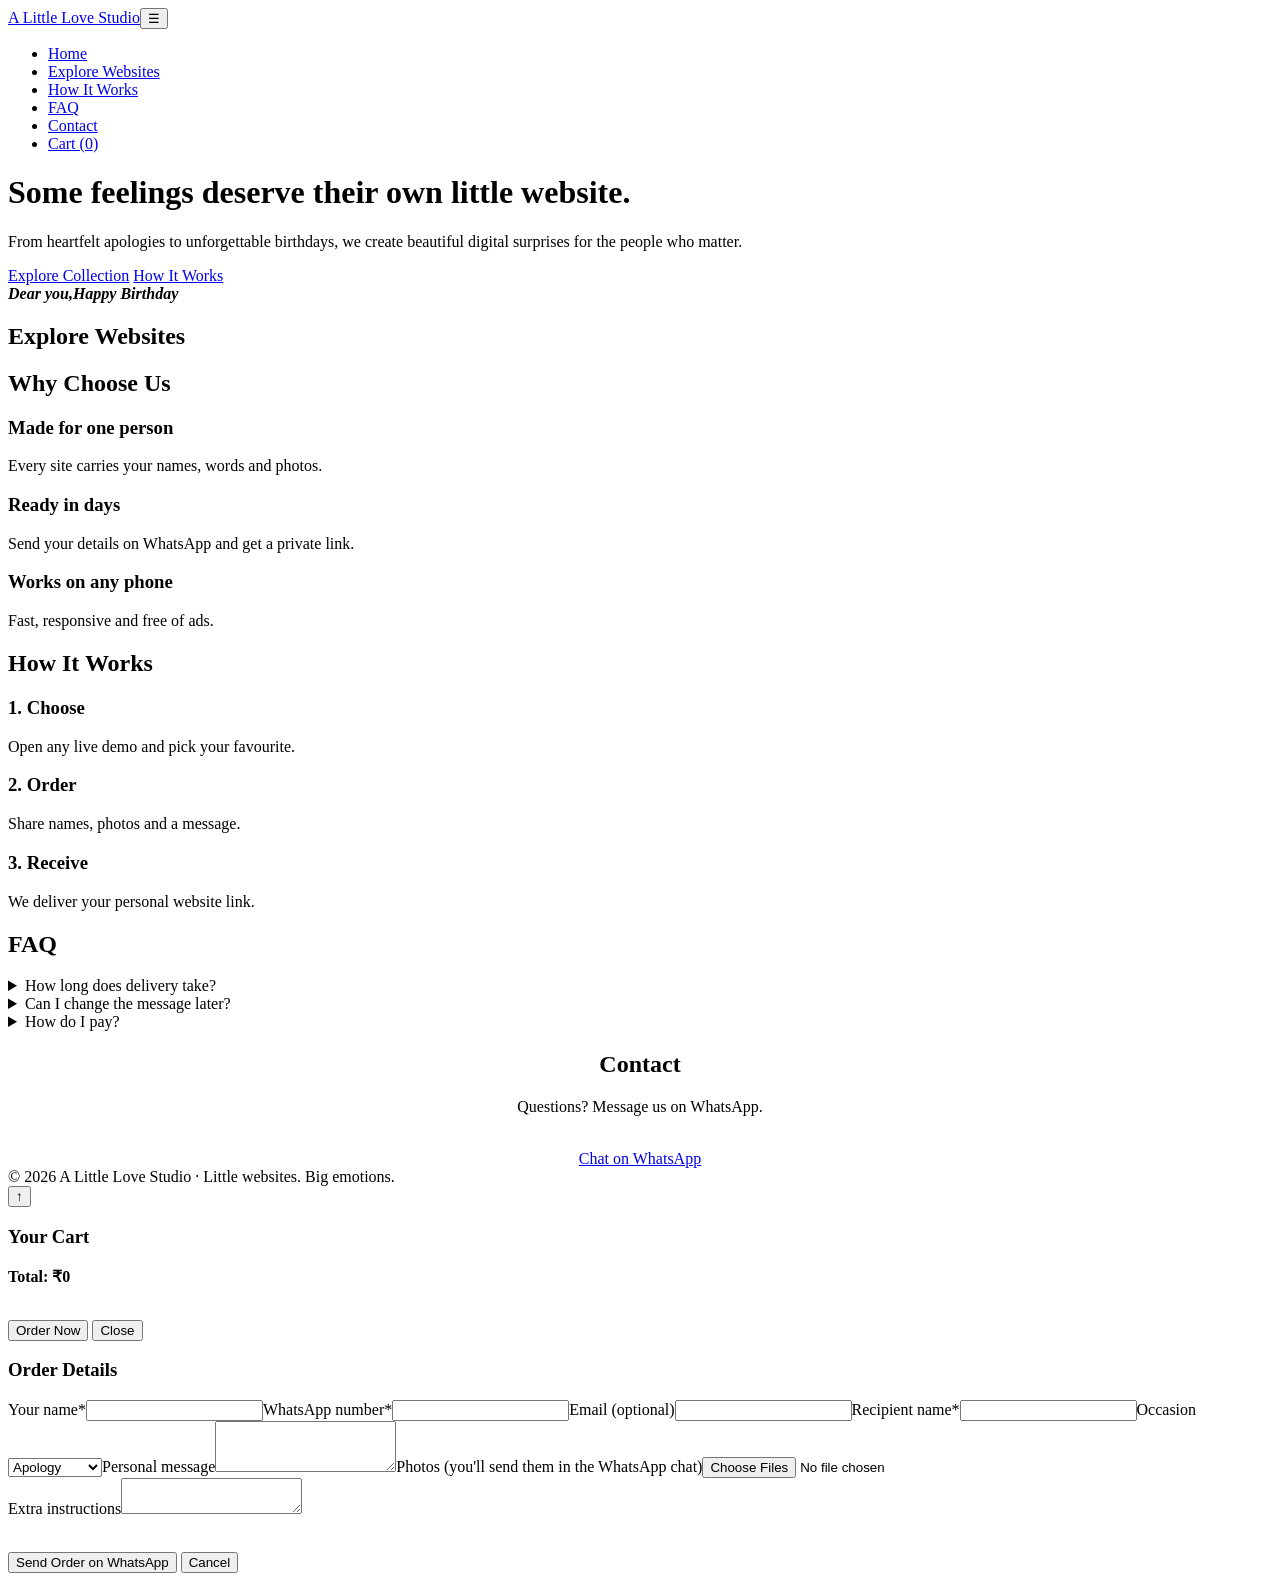
==== index.html @ be4dc2f5 "Add files via upload" ====
<!DOCTYPE html><html lang="en"><head><meta charset="utf-8"><meta name="viewport" content="width=device-width,initial-scale=1"><title>A Little Love Studio — Little websites. Big emotions.</title><link rel="stylesheet" href="css/style.css"></head><body>
<nav><div class="wrap"><a href="#home" class="logo">A Little Love Studio</a><button id="menu" aria-label="Menu">☰</button><ul id="links"><li><a href="#home">Home</a></li><li><a href="#explore">Explore Websites</a></li><li><a href="#how">How It Works</a></li><li><a href="#faq">FAQ</a></li><li><a href="#contact">Contact</a></li><li><a href="#" id="cartBtn">Cart (<span id="cnt">0</span>)</a></li></ul></div></nav>
<header class="hero" id="home"><div class="wrap"><div><h1>Some feelings deserve their own little website.</h1><p>From heartfelt apologies to unforgettable birthdays, we create beautiful digital surprises for the people who matter.</p><a class="btn" href="#explore">Explore Collection</a> <a class="btn o" href="#how">How It Works</a></div><div class="mock"><i class="d"><b>Dear you,</b><u></u><u></u><u></u></i><i class="m"><b>Happy Birthday</b></i></div></div></header>
<section id="explore"><div class="wrap"><h2>Explore Websites</h2><div class="tabs" id="tabs"></div><div class="grid" id="grid"></div></div></section>
<section class="alt"><div class="wrap"><h2>Why Choose Us</h2><div class="cols fade"><div><h3>Made for one person</h3><p>Every site carries your names, words and photos.</p></div><div><h3>Ready in days</h3><p>Send your details on WhatsApp and get a private link.</p></div><div><h3>Works on any phone</h3><p>Fast, responsive and free of ads.</p></div></div></div></section>
<section id="how"><div class="wrap"><h2>How It Works</h2><div class="cols fade"><div><h3>1. Choose</h3><p>Open any live demo and pick your favourite.</p></div><div><h3>2. Order</h3><p>Share names, photos and a message.</p></div><div><h3>3. Receive</h3><p>We deliver your personal website link.</p></div></div></div></section>
<section class="alt" id="faq"><div class="wrap" style="max-width:720px"><h2>FAQ</h2><details name="faq"><summary>How long does delivery take?</summary><p>Usually 1–3 days, depending on the package.</p></details><details name="faq"><summary>Can I change the message later?</summary><p>Yes, small edits are free for 7 days.</p></details><details name="faq"><summary>How do I pay?</summary><p>We confirm your order on WhatsApp and share payment details there.</p></details></div></section>
<section id="contact"><div class="wrap" style="text-align:center"><h2>Contact</h2><p>Questions? Message us on WhatsApp.</p><br><a class="btn" id="waLink" href="#" target="_blank">Chat on WhatsApp</a></div></section>
<footer>© 2026 A Little Love Studio · Little websites. Big emotions.</footer>
<button id="top" aria-label="Back to top">↑</button>
<div class="ov" id="cartOv"><div class="panel"><h3>Your Cart</h3><div id="items"></div><p><b>Total: ₹<span id="total">0</span></b></p><br><button class="btn" id="checkout">Order Now</button> <button class="btn o" id="closeCart">Close</button></div></div>
<div class="ov mid" id="formOv"><div class="panel"><h3>Order Details</h3><form id="form" novalidate>
<p id="sum"></p><label>Your name*</label><input name="cname"><label>WhatsApp number*</label><input name="phone" inputmode="tel"><label>Email (optional)</label><input name="email" type="email"><label>Recipient name*</label><input name="rname"><label>Occasion</label><select name="occ"><option>Apology</option><option>Special Day</option><option>Birthday</option><option>Anniversary</option><option>Other</option></select><label>Personal message</label><textarea name="msg" rows="3"></textarea><label>Photos (you'll send them in the WhatsApp chat)</label><input type="file" id="photos" accept="image/*" multiple><div id="prev"></div><label>Extra instructions</label><textarea name="extra" rows="2"></textarea>
<p class="err" id="err"></p><br><button class="btn" type="submit">Send Order on WhatsApp</button> <button class="btn o" type="button" id="closeForm">Cancel</button></form></div></div>
<script src="js/main.js"></script></body></html>
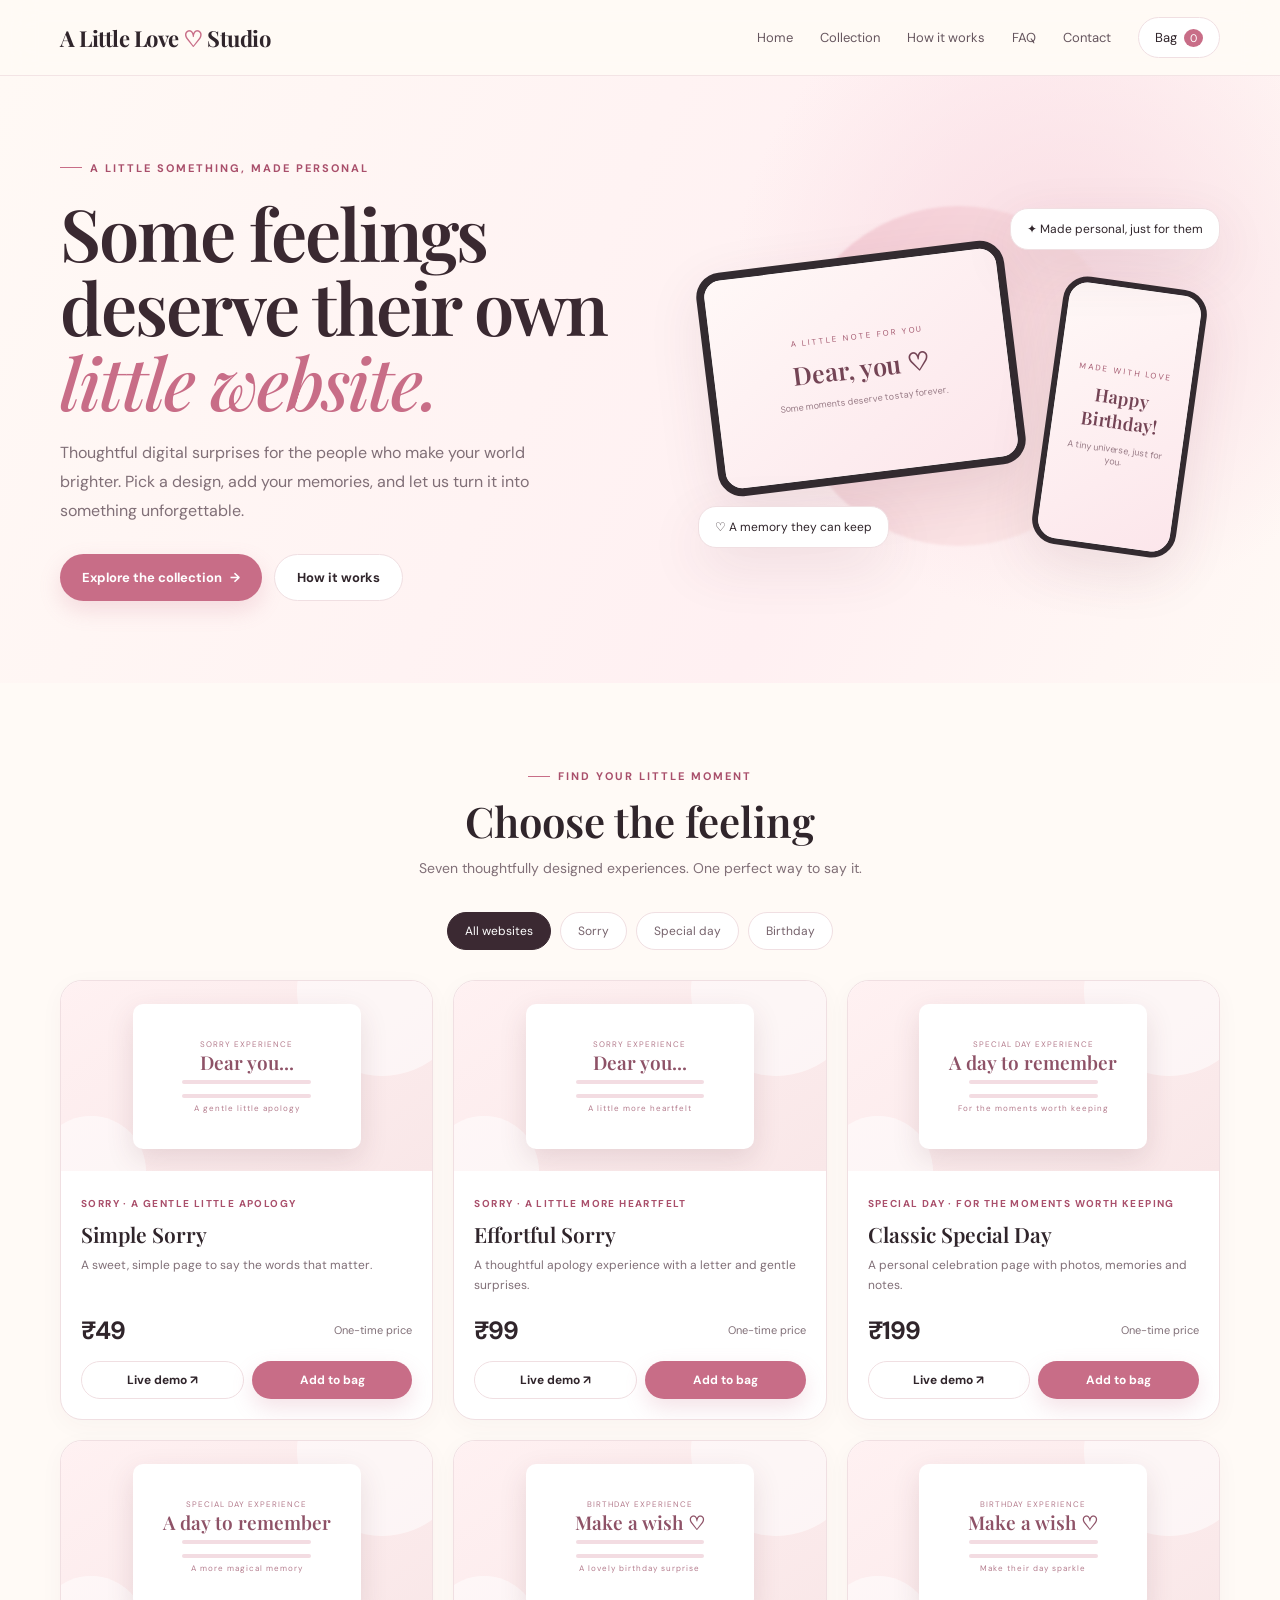
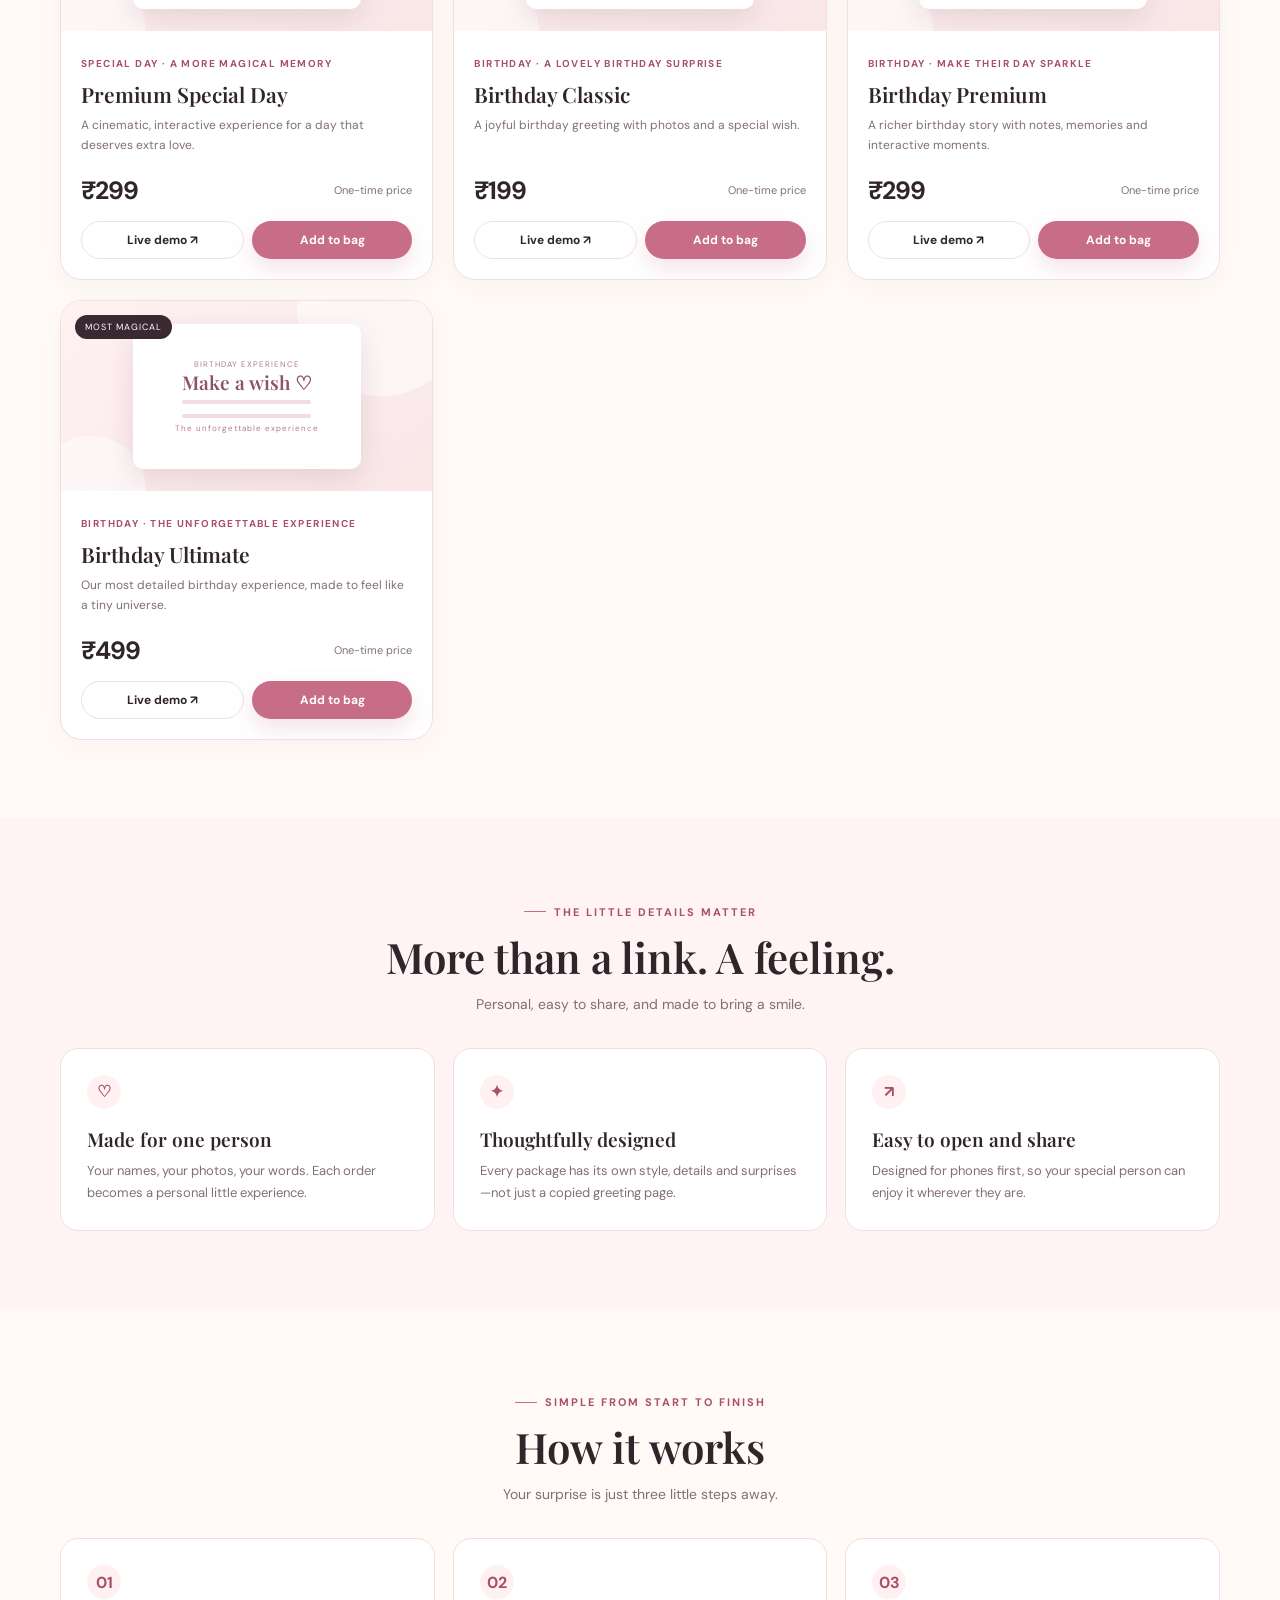
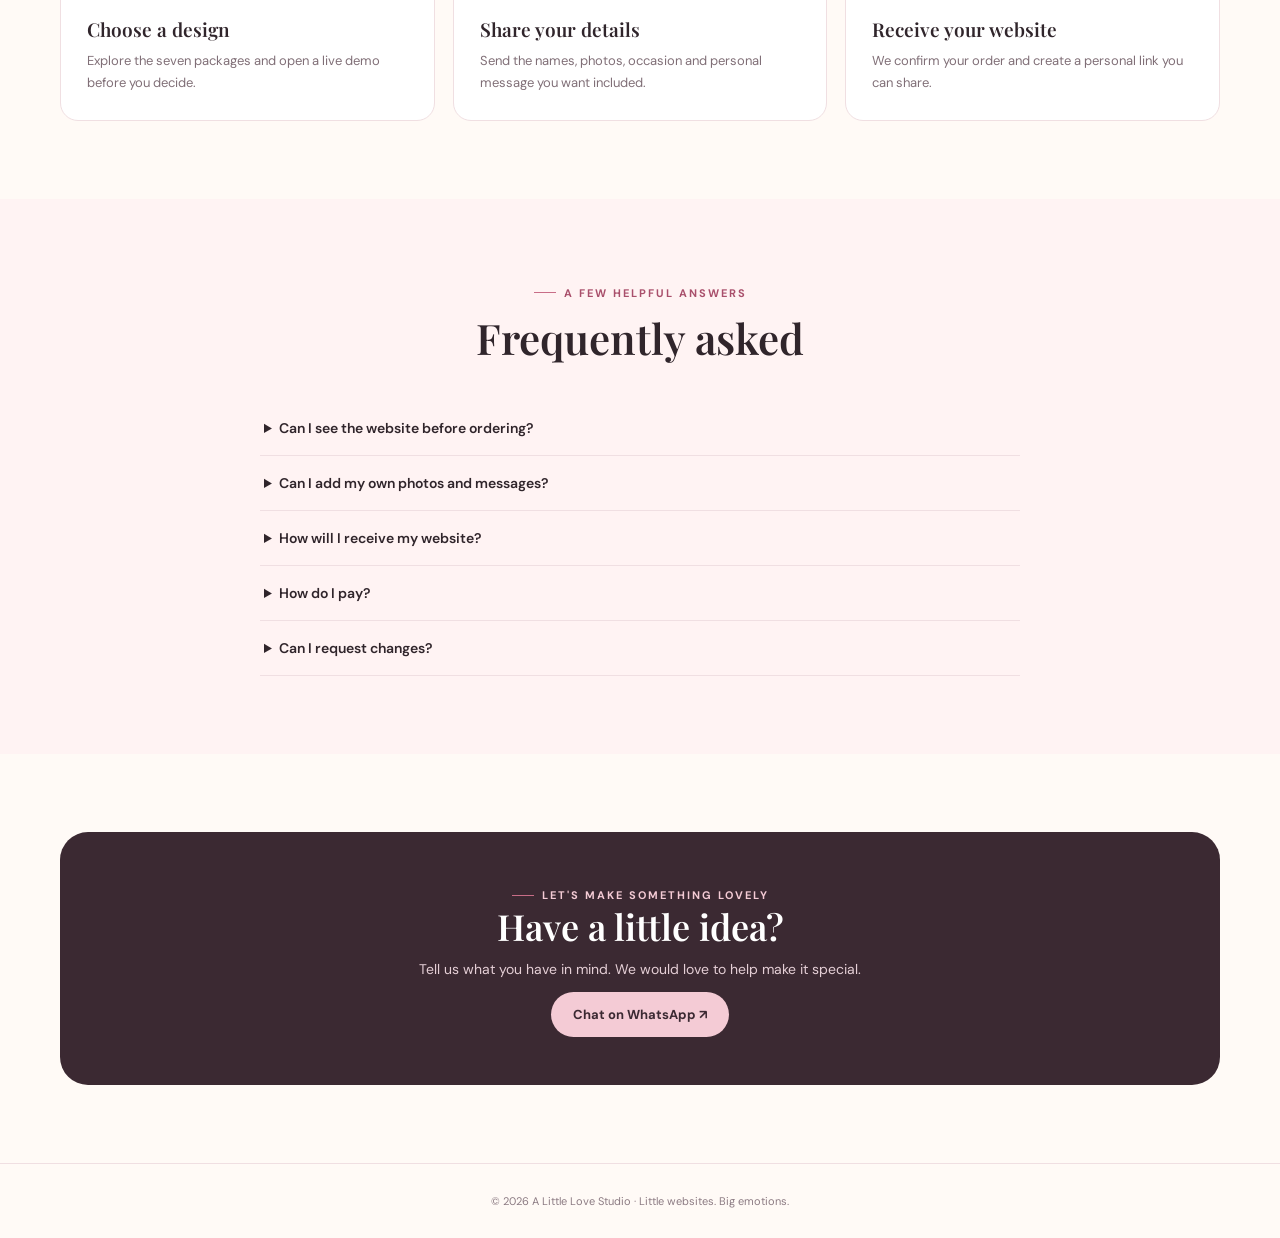
==== commit 89c54ab1: "Add files via upload" ====
--- a/index.html
+++ b/index.html
@@ -1,15 +1,82 @@
-<!DOCTYPE html><html lang="en"><head><meta charset="utf-8"><meta name="viewport" content="width=device-width,initial-scale=1"><title>A Little Love Studio — Little websites. Big emotions.</title><link rel="stylesheet" href="css/style.css"></head><body>
-<nav><div class="wrap"><a href="#home" class="logo">A Little Love Studio</a><button id="menu" aria-label="Menu">☰</button><ul id="links"><li><a href="#home">Home</a></li><li><a href="#explore">Explore Websites</a></li><li><a href="#how">How It Works</a></li><li><a href="#faq">FAQ</a></li><li><a href="#contact">Contact</a></li><li><a href="#" id="cartBtn">Cart (<span id="cnt">0</span>)</a></li></ul></div></nav>
-<header class="hero" id="home"><div class="wrap"><div><h1>Some feelings deserve their own little website.</h1><p>From heartfelt apologies to unforgettable birthdays, we create beautiful digital surprises for the people who matter.</p><a class="btn" href="#explore">Explore Collection</a> <a class="btn o" href="#how">How It Works</a></div><div class="mock"><i class="d"><b>Dear you,</b><u></u><u></u><u></u></i><i class="m"><b>Happy Birthday</b></i></div></div></header>
-<section id="explore"><div class="wrap"><h2>Explore Websites</h2><div class="tabs" id="tabs"></div><div class="grid" id="grid"></div></div></section>
-<section class="alt"><div class="wrap"><h2>Why Choose Us</h2><div class="cols fade"><div><h3>Made for one person</h3><p>Every site carries your names, words and photos.</p></div><div><h3>Ready in days</h3><p>Send your details on WhatsApp and get a private link.</p></div><div><h3>Works on any phone</h3><p>Fast, responsive and free of ads.</p></div></div></div></section>
-<section id="how"><div class="wrap"><h2>How It Works</h2><div class="cols fade"><div><h3>1. Choose</h3><p>Open any live demo and pick your favourite.</p></div><div><h3>2. Order</h3><p>Share names, photos and a message.</p></div><div><h3>3. Receive</h3><p>We deliver your personal website link.</p></div></div></div></section>
-<section class="alt" id="faq"><div class="wrap" style="max-width:720px"><h2>FAQ</h2><details name="faq"><summary>How long does delivery take?</summary><p>Usually 1–3 days, depending on the package.</p></details><details name="faq"><summary>Can I change the message later?</summary><p>Yes, small edits are free for 7 days.</p></details><details name="faq"><summary>How do I pay?</summary><p>We confirm your order on WhatsApp and share payment details there.</p></details></div></section>
-<section id="contact"><div class="wrap" style="text-align:center"><h2>Contact</h2><p>Questions? Message us on WhatsApp.</p><br><a class="btn" id="waLink" href="#" target="_blank">Chat on WhatsApp</a></div></section>
-<footer>© 2026 A Little Love Studio · Little websites. Big emotions.</footer>
-<button id="top" aria-label="Back to top">↑</button>
-<div class="ov" id="cartOv"><div class="panel"><h3>Your Cart</h3><div id="items"></div><p><b>Total: ₹<span id="total">0</span></b></p><br><button class="btn" id="checkout">Order Now</button> <button class="btn o" id="closeCart">Close</button></div></div>
-<div class="ov mid" id="formOv"><div class="panel"><h3>Order Details</h3><form id="form" novalidate>
-<p id="sum"></p><label>Your name*</label><input name="cname"><label>WhatsApp number*</label><input name="phone" inputmode="tel"><label>Email (optional)</label><input name="email" type="email"><label>Recipient name*</label><input name="rname"><label>Occasion</label><select name="occ"><option>Apology</option><option>Special Day</option><option>Birthday</option><option>Anniversary</option><option>Other</option></select><label>Personal message</label><textarea name="msg" rows="3"></textarea><label>Photos (you'll send them in the WhatsApp chat)</label><input type="file" id="photos" accept="image/*" multiple><div id="prev"></div><label>Extra instructions</label><textarea name="extra" rows="2"></textarea>
-<p class="err" id="err"></p><br><button class="btn" type="submit">Send Order on WhatsApp</button> <button class="btn o" type="button" id="closeForm">Cancel</button></form></div></div>
-<script src="js/main.js"></script></body></html>
+<!DOCTYPE html>
+<html lang="en">
+<head>
+<meta charset="UTF-8"><meta name="viewport" content="width=device-width, initial-scale=1">
+<meta name="theme-color" content="#fff8f7">
+<title>A Little Love Studio — Little websites. Big emotions.</title>
+<style>
+@import url('https://fonts.googleapis.com/css2?family=DM+Sans:wght@400;500;600;700&family=Playfair+Display:wght@500;600;700&display=swap');
+:root{--ink:#30252b;--muted:#806f77;--rose:#c86d87;--rose2:#a94f6b;--blush:#fff0f1;--cream:#fffaf6;--line:#f0dfe2;--white:#fff;--shadow:0 18px 55px rgba(94,48,64,.10)}
+*{box-sizing:border-box}html{scroll-behavior:smooth}body{margin:0;background:var(--cream);color:var(--ink);font-family:'DM Sans',sans-serif}button,input,textarea,select{font:inherit}button,a{ -webkit-tap-highlight-color:transparent}a{color:inherit;text-decoration:none}.wrap{width:min(1160px,calc(100% - 40px));margin:auto}
+nav{height:76px;display:flex;align-items:center;position:sticky;top:0;z-index:20;background:rgba(255,250,246,.9);backdrop-filter:blur(16px);border-bottom:1px solid rgba(240,223,226,.8)}nav .wrap{display:flex;align-items:center;justify-content:space-between;gap:24px}.logo{font-family:'Playfair Display',serif;font-size:22px;font-weight:700;letter-spacing:-.5px}.logo span{color:var(--rose)}.navlinks{display:flex;align-items:center;gap:27px;font-size:13px;color:#66565e}.navlinks a:hover{color:var(--rose2)}.cartbtn,.menuBtn{border:1px solid var(--line);background:white;border-radius:30px;padding:11px 16px;cursor:pointer;color:var(--ink)}.cartcount{background:var(--rose);color:white;border-radius:50%;padding:2px 6px;font-size:11px;margin-left:4px}.menuBtn{display:none}
+.hero{padding:76px 0 82px;overflow:hidden;background:radial-gradient(circle at 83% 35%,#f9dce3 0,transparent 29%),linear-gradient(115deg,#fff9f5,#fff0f2 65%,#fff9f5)}.heroGrid{display:grid;grid-template-columns:1.05fr .95fr;gap:60px;align-items:center}.eyebrow{display:inline-flex;align-items:center;gap:8px;color:var(--rose2);font-size:11px;letter-spacing:2px;text-transform:uppercase;font-weight:700}.eyebrow:before{content:"";width:22px;height:1px;background:var(--rose)}h1,h2,h3,p{margin-top:0}h1{font:600 clamp(43px,6vw,72px)/1.04 'Playfair Display',serif;letter-spacing:-2px;margin:20px 0;color:#3a2931}h1 em{color:var(--rose);font-weight:500}.hero p{max-width:490px;color:var(--muted);font-size:16px;line-height:1.8}.actions{display:flex;gap:12px;flex-wrap:wrap;margin-top:28px}.btn{border:0;border-radius:30px;padding:14px 22px;background:var(--rose);color:white;font-weight:700;font-size:13px;cursor:pointer;display:inline-flex;align-items:center;justify-content:center;gap:8px;transition:.25s;box-shadow:0 9px 22px rgba(200,109,135,.2)}.btn:hover{background:var(--rose2);transform:translateY(-2px)}.btn.secondary{background:white;color:var(--ink);border:1px solid var(--line);box-shadow:none}.btn.small{padding:10px 15px;font-size:12px}.heroArt{height:420px;position:relative;display:grid;place-items:center}.orb{position:absolute;width:340px;height:340px;border-radius:50%;background:linear-gradient(135deg,#f4cbd5,#fce9e8);filter:blur(1px)}.device{position:absolute;background:#fff;border:8px solid #332b30;border-radius:25px;box-shadow:var(--shadow);overflow:hidden}.device.desktop{width:310px;height:225px;left:8px;top:90px;transform:rotate(-7deg)}.device.phone{width:145px;height:270px;right:28px;bottom:34px;border-width:6px;border-radius:25px;transform:rotate(8deg)}.screen{height:100%;padding:18px;background:linear-gradient(145deg,#fff8f7,#fce6eb);text-align:center;display:flex;flex-direction:column;align-items:center;justify-content:center}.screen small{font-size:8px;letter-spacing:2px;color:#a45a70}.screen strong{font:600 25px 'Playfair Display';margin:10px 0;color:#744455}.screen span{font-size:9px;color:#987b86}.phone .screen strong{font-size:18px}.phone .screen{padding:10px}.floating{position:absolute;background:white;border:1px solid var(--line);border-radius:18px;padding:12px 16px;box-shadow:var(--shadow);font-size:12px}.float1{top:42px;right:0}.float2{bottom:38px;left:0}
+section{padding:78px 0}.sectionHead{text-align:center;margin-bottom:35px}.sectionHead h2{font:600 clamp(30px,4vw,42px) 'Playfair Display';margin:10px 0}.sectionHead p{color:var(--muted);font-size:14px}.categorybar{display:flex;justify-content:center;gap:9px;flex-wrap:wrap;margin-bottom:30px}.chip{border:1px solid var(--line);background:white;border-radius:30px;padding:10px 17px;font-size:12px;color:#76636c;cursor:pointer}.chip.active,.chip:hover{background:#3b2932;color:white;border-color:#3b2932}
+.products{display:grid;grid-template-columns:repeat(3,1fr);gap:20px}.product{background:white;border:1px solid var(--line);border-radius:22px;overflow:hidden;transition:.25s;box-shadow:0 6px 25px rgba(80,43,55,.035)}.product:hover{transform:translateY(-5px);box-shadow:var(--shadow)}.productVisual{height:190px;padding:18px;background:linear-gradient(145deg,#fff1f2,#f9e7e8);position:relative;display:grid;place-items:center;overflow:hidden}.productVisual:before,.productVisual:after{content:"";position:absolute;border-radius:50%;background:rgba(255,255,255,.55)}.productVisual:before{width:170px;height:170px;top:-75px;right:-35px}.productVisual:after{width:110px;height:110px;bottom:-55px;left:-25px}.miniPage{width:68%;height:145px;background:white;border-radius:10px;box-shadow:0 10px 28px rgba(92,49,64,.13);position:relative;z-index:1;padding:15px;text-align:center;display:flex;flex-direction:column;align-items:center;justify-content:center}.miniPage b{font:600 19px 'Playfair Display';color:#8e5267}.miniPage small{font-size:8px;letter-spacing:1px;color:#b47c8d}.miniPage i{width:65%;height:4px;border-radius:5px;background:#f3dce2;margin:5px}.productBody{padding:20px}.tag{font-size:10px;letter-spacing:1.4px;text-transform:uppercase;color:var(--rose2);font-weight:700}.product h3{font:600 21px 'Playfair Display';margin:8px 0}.product p{font-size:12px;line-height:1.65;color:var(--muted);min-height:40px}.priceRow{display:flex;align-items:center;justify-content:space-between;margin:18px 0 14px}.price{font-size:25px;font-weight:700;letter-spacing:-1px}.productActions{display:flex;gap:8px}.productActions button{flex:1}.ribbon{position:absolute;top:14px;left:14px;z-index:2;background:#3b2932;color:white;padding:6px 10px;border-radius:20px;font-size:9px;letter-spacing:1px}
+.soft{background:#fff3f3}.three{display:grid;grid-template-columns:repeat(3,1fr);gap:18px}.step,.reason{padding:26px;border:1px solid var(--line);border-radius:18px;background:white}.stepNum{width:34px;height:34px;border-radius:50%;display:grid;place-items:center;background:var(--blush);color:var(--rose2);font-weight:700;margin-bottom:17px}.step h3,.reason h3{font:600 19px 'Playfair Display';margin-bottom:8px}.step p,.reason p{font-size:13px;color:var(--muted);line-height:1.7;margin:0}.faq{max-width:760px;margin:auto}.faq details{padding:18px 4px;border-bottom:1px solid var(--line)}.faq summary{cursor:pointer;font-weight:600;font-size:14px}.faq details p{color:var(--muted);font-size:13px;line-height:1.7;margin:12px 0 0}
+.contactBox{background:#3b2932;color:white;border-radius:28px;padding:48px;text-align:center}.contactBox h2{font:600 36px 'Playfair Display';margin-bottom:10px}.contactBox p{color:#e5cfd6;font-size:14px}.contactBox .btn{background:#f4cbd5;color:#3b2932;box-shadow:none}
+footer{padding:30px 0;color:#8c7b83;font-size:11px;text-align:center;border-top:1px solid var(--line)}
+.overlay{position:fixed;inset:0;background:rgba(37,24,30,.55);z-index:50;display:none;align-items:center;justify-content:center;padding:18px}.overlay.show{display:flex}.modal{background:white;border-radius:22px;width:min(680px,100%);max-height:92vh;overflow:auto;padding:26px;box-shadow:0 25px 90px rgba(0,0,0,.2)}.modalHead{display:flex;align-items:center;justify-content:space-between;gap:15px;margin-bottom:18px}.modalHead h3{font:600 25px 'Playfair Display';margin:0}.x{border:0;background:#fff0f1;border-radius:50%;width:36px;height:36px;cursor:pointer;font-size:18px}.cartLine{display:flex;justify-content:space-between;gap:12px;padding:14px 0;border-bottom:1px solid var(--line);font-size:13px}.cartLine button{border:0;background:none;color:#b04f6c;cursor:pointer}.total{display:flex;justify-content:space-between;font-weight:700;padding:18px 0;font-size:17px}
+label{display:block;font-size:12px;font-weight:700;margin:13px 0 6px}input,textarea,select{width:100%;border:1px solid var(--line);border-radius:11px;padding:12px;background:#fffdfd;outline:none;color:var(--ink)}input:focus,textarea:focus,select:focus{border-color:var(--rose)}.formGrid{display:grid;grid-template-columns:1fr 1fr;gap:0 14px}.hint{font-size:11px;color:var(--muted);line-height:1.6}.previewFrame{background:#fff2f4;border:0;border-radius:16px;width:100%;height:min(75vh,680px)}.demoModal{width:min(1000px,100%);padding:16px}.demoTop{display:flex;justify-content:space-between;align-items:center;padding:0 4px 12px}.demoTop b{font:600 18px 'Playfair Display'}
+.toast{position:fixed;bottom:22px;left:50%;transform:translate(-50%,20px);background:#34242c;color:white;padding:12px 18px;border-radius:30px;font-size:12px;opacity:0;pointer-events:none;transition:.25s;z-index:100}.toast.show{opacity:1;transform:translate(-50%,0)}
+@media(max-width:850px){.heroGrid{grid-template-columns:1fr;gap:10px}.heroArt{height:330px}.products{grid-template-columns:repeat(2,1fr)}.navlinks{display:none;position:absolute;top:75px;left:0;right:0;background:var(--cream);padding:20px;flex-direction:column;border-bottom:1px solid var(--line)}.navlinks.open{display:flex}.menuBtn{display:block}.three{grid-template-columns:1fr}.device.desktop{left:8%;top:50px}.device.phone{right:10%;bottom:15px}}
+@media(max-width:560px){.wrap{width:min(100% - 28px,1160px)}nav{height:66px}.navlinks{top:65px}.hero{padding:54px 0 40px}h1{font-size:47px}.heroArt{height:285px}.orb{width:250px;height:250px}.device.desktop{width:235px;height:175px;left:0;top:48px}.device.phone{width:112px;height:205px;right:0;bottom:4px}.screen strong{font-size:18px}.phone .screen strong{font-size:14px}.floating{font-size:10px;padding:9px 11px}.float1{top:12px}.float2{bottom:8px}section{padding:58px 0}.products{grid-template-columns:1fr}.productVisual{height:180px}.productActions{flex-direction:column}.contactBox{padding:35px 20px}.contactBox h2{font-size:30px}.formGrid{grid-template-columns:1fr}.modal{padding:20px}.previewFrame{height:72vh}}
+</style>
+</head>
+<body>
+<nav><div class="wrap"><a class="logo" href="#home">A Little Love <span>♡</span> Studio</a><button class="menuBtn" id="menuBtn">☰</button><div class="navlinks" id="navlinks"><a href="#home">Home</a><a href="#explore">Collection</a><a href="#how">How it works</a><a href="#faq">FAQ</a><a href="#contact">Contact</a><button class="cartbtn" id="openCart">Bag <span class="cartcount" id="cartCount">0</span></button></div></div></nav>
+<header class="hero" id="home"><div class="wrap heroGrid"><div><div class="eyebrow">A little something, made personal</div><h1>Some feelings deserve their own <em>little website.</em></h1><p>Thoughtful digital surprises for the people who make your world brighter. Pick a design, add your memories, and let us turn it into something unforgettable.</p><div class="actions"><a class="btn" href="#explore">Explore the collection <span>→</span></a><a class="btn secondary" href="#how">How it works</a></div></div><div class="heroArt"><div class="orb"></div><div class="device desktop"><div class="screen"><small>A LITTLE NOTE FOR YOU</small><strong>Dear, you ♡</strong><span>Some moments deserve to stay forever.</span><i></i><i></i></div></div><div class="device phone"><div class="screen"><small>MADE WITH LOVE</small><strong>Happy Birthday!</strong><span>A tiny universe, just for you.</span><i></i><i></i></div></div><div class="floating float1">✦ Made personal, just for them</div><div class="floating float2">♡ A memory they can keep</div></div></div></header>
+<section id="explore"><div class="wrap"><div class="sectionHead"><div class="eyebrow">Find your little moment</div><h2>Choose the feeling</h2><p>Seven thoughtfully designed experiences. One perfect way to say it.</p></div><div class="categorybar" id="filters"><button class="chip active" data-filter="All">All websites</button><button class="chip" data-filter="Sorry">Sorry</button><button class="chip" data-filter="Special Day">Special day</button><button class="chip" data-filter="Birthday">Birthday</button></div><div class="products" id="products"></div></div></section>
+<section class="soft" id="why"><div class="wrap"><div class="sectionHead"><div class="eyebrow">The little details matter</div><h2>More than a link. A feeling.</h2><p>Personal, easy to share, and made to bring a smile.</p></div><div class="three"><div class="reason"><div class="stepNum">♡</div><h3>Made for one person</h3><p>Your names, your photos, your words. Each order becomes a personal little experience.</p></div><div class="reason"><div class="stepNum">✦</div><h3>Thoughtfully designed</h3><p>Every package has its own style, details and surprises—not just a copied greeting page.</p></div><div class="reason"><div class="stepNum">↗</div><h3>Easy to open and share</h3><p>Designed for phones first, so your special person can enjoy it wherever they are.</p></div></div></div></section>
+<section id="how"><div class="wrap"><div class="sectionHead"><div class="eyebrow">Simple from start to finish</div><h2>How it works</h2><p>Your surprise is just three little steps away.</p></div><div class="three"><div class="step"><div class="stepNum">01</div><h3>Choose a design</h3><p>Explore the seven packages and open a live demo before you decide.</p></div><div class="step"><div class="stepNum">02</div><h3>Share your details</h3><p>Send the names, photos, occasion and personal message you want included.</p></div><div class="step"><div class="stepNum">03</div><h3>Receive your website</h3><p>We confirm your order and create a personal link you can share.</p></div></div></div></section>
+<section class="soft" id="faq"><div class="wrap"><div class="sectionHead"><div class="eyebrow">A few helpful answers</div><h2>Frequently asked</h2></div><div class="faq"><details><summary>Can I see the website before ordering?</summary><p>Yes. Every product has a Live Demo button so you can preview the experience before choosing.</p></details><details><summary>Can I add my own photos and messages?</summary><p>Yes. Applicable packages can be personalized with your names, photos, notes and message.</p></details><details><summary>How will I receive my website?</summary><p>After your details and order are confirmed, your finished website link will be shared with you.</p></details><details><summary>How do I pay?</summary><p>Payment instructions are confirmed directly with you after we receive your order. Online payment is not processed on this demo store.</p></details><details><summary>Can I request changes?</summary><p>Share your requested edits in the order form. The available customization depends on the package.</p></details></div></div></section>
+<section id="contact"><div class="wrap"><div class="contactBox"><div class="eyebrow" style="justify-content:center;color:#f4cbd5">Let's make something lovely</div><h2>Have a little idea?</h2><p>Tell us what you have in mind. We would love to help make it special.</p><a class="btn" id="contactWA" href="#" target="_blank" rel="noopener">Chat on WhatsApp ↗</a></div></div></section>
+<footer><div class="wrap">© 2026 A Little Love Studio · Little websites. Big emotions.</div></footer>
+
+<div class="overlay" id="cartOverlay"><div class="modal"><div class="modalHead"><h3>Your little bag</h3><button class="x" data-close="cartOverlay">×</button></div><div id="cartItems"></div><div class="total"><span>Total</span><span id="cartTotal">₹0</span></div><button class="btn" id="continueOrder" style="width:100%">Continue to order →</button><p class="hint" style="margin-top:12px">No payment is taken here. Your order details will be sent to WhatsApp for confirmation.</p></div></div>
+<div class="overlay" id="orderOverlay"><div class="modal"><div class="modalHead"><h3>Make it personal</h3><button class="x" data-close="orderOverlay">×</button></div><div id="orderSummary" class="hint"></div><form id="orderForm"><div class="formGrid"><div><label>Your name *</label><input name="customer" required placeholder="Your name"></div><div><label>WhatsApp number *</label><input name="phone" required inputmode="tel" placeholder="+91..."></div><div><label>Recipient's name *</label><input name="recipient" required placeholder="Who is it for?"></div><div><label>Occasion</label><select name="occasion"><option>Sorry / Apology</option><option>Birthday</option><option>Anniversary</option><option>Special day</option><option>Other</option></select></div></div><label>Your personal message</label><textarea name="message" rows="3" placeholder="Write the words you want included..."></textarea><label>Photos (optional)</label><input type="file" name="photos" id="photoInput" accept="image/*" multiple><div id="photoNames" class="hint"></div><label>Extra instructions</label><textarea name="extra" rows="2" placeholder="Any colour, song, or design preference?"></textarea><p class="hint">Photos are not uploaded automatically. Please attach them in the WhatsApp chat after sending your order.</p><button class="btn" type="submit" style="width:100%;margin-top:15px">Send order on WhatsApp ↗</button></form></div></div>
+<div class="overlay" id="demoOverlay"><div class="modal demoModal"><div class="demoTop"><b id="demoTitle">Live demo</b><button class="x" data-close="demoOverlay">×</button></div><iframe class="previewFrame" id="demoFrame" title="Product live demo" sandbox="allow-scripts allow-forms"></iframe></div></div>
+<div class="toast" id="toast"></div>
+<script>
+/* EDIT THIS NUMBER before accepting real orders. Use country code, digits only. */
+const WHATSAPP_NUMBER = "919999999999";
+const products = [
+{id:1,name:"Simple Sorry",category:"Sorry",price:49,level:"A gentle little apology",desc:"A sweet, simple page to say the words that matter.",features:["Personal apology message","Cute interactive response","Soft animated details"],demo:"sorry"},
+{id:2,name:"Effortful Sorry",category:"Sorry",price:99,level:"A little more heartfelt",desc:"A thoughtful apology experience with a letter and gentle surprises.",features:["Animated letter reveal","Personal message sections","Interactive forgiveness moment"],demo:"sorryPlus"},
+{id:3,name:"Classic Special Day",category:"Special Day",price:199,level:"For the moments worth keeping",desc:"A personal celebration page with photos, memories and notes.",features:["Photo gallery","Memory and notes section","Personal closing message"],demo:"special"},
+{id:4,name:"Premium Special Day",category:"Special Day",price:299,level:"A more magical memory",desc:"A cinematic, interactive experience for a day that deserves extra love.",features:["Animated introduction","Memory timeline","Surprise reveal"],demo:"specialPlus"},
+{id:5,name:"Birthday Classic",category:"Birthday",price:199,level:"A lovely birthday surprise",desc:"A joyful birthday greeting with photos and a special wish.",features:["Birthday greeting","Photo memories","Cake and celebration effects"],demo:"birthday"},
+{id:6,name:"Birthday Premium",category:"Birthday",price:299,level:"Make their day sparkle",desc:"A richer birthday story with notes, memories and interactive moments.",features:["Cinematic greeting","Memory timeline","Interactive surprise"],demo:"birthdayPlus"},
+{id:7,name:"Birthday Ultimate",category:"Birthday",price:499,level:"The unforgettable experience",desc:"Our most detailed birthday experience, made to feel like a tiny universe.",features:["Premium opening scene","Interactive gift reveal","Gallery and memory story","Celebration finale"],demo:"birthdayUltimate"}
+];
+let cart=JSON.parse(localStorage.getItem("lls_cart")||"[]"),activeProduct=null,filter="All";
+const $=s=>document.querySelector(s);
+function toast(msg){const t=$("#toast");t.textContent=msg;t.classList.add("show");setTimeout(()=>t.classList.remove("show"),2400)}
+function renderProducts(){const list=products.filter(p=>filter==="All"||p.category===filter);$("#products").innerHTML=list.map(p=>`<article class="product"><div class="productVisual">${p.id===7?'<span class="ribbon">MOST MAGICAL</span>':""}<div class="miniPage"><small>${p.category.toUpperCase()} EXPERIENCE</small><b>${p.category==="Birthday"?"Make a wish ♡":p.category==="Sorry"?"Dear you...":"A day to remember"}</b><i></i><i></i><small>${p.level}</small></div></div><div class="productBody"><span class="tag">${p.category} · ${p.level}</span><h3>${p.name}</h3><p>${p.desc}</p><div class="priceRow"><span class="price">₹${p.price}</span><span class="hint">One-time price</span></div><div class="productActions"><button class="btn secondary small" onclick="openDemo(${p.id})">Live demo ↗</button><button class="btn small" onclick="addCart(${p.id})">Add to bag</button></div></div></article>`).join("")}
+function renderCart(){const n=cart.reduce((s,x)=>s+x.qty,0),total=cart.reduce((s,x)=>s+x.price*x.qty,0);$("#cartCount").textContent=n;$("#cartTotal").textContent="₹"+total;$("#cartItems").innerHTML=cart.length?cart.map(x=>`<div class="cartLine"><span><b>${x.name}</b><br><small>₹${x.price} × ${x.qty}</small></span><span><b>₹${x.price*x.qty}</b><br><button onclick="removeCart(${x.id})">Remove</button></span></div>`).join(""):'<p class="hint">Your bag is waiting for something lovely.</p>';localStorage.setItem("lls_cart",JSON.stringify(cart))}
+function addCart(id){const p=products.find(x=>x.id===id),item=cart.find(x=>x.id===id);if(item)item.qty++;else cart.push({...p,qty:1});renderCart();toast(p.name+" added to your bag")}
+function removeCart(id){cart=cart.filter(x=>x.id!==id);renderCart()}
+function show(id){$("#"+id).classList.add("show");document.body.style.overflow="hidden"}
+function hide(id){$("#"+id).classList.remove("show");if(!document.querySelector(".overlay.show"))document.body.style.overflow=""}
+function openDemo(id){const p=products.find(x=>x.id===id);$("#demoTitle").textContent=p.name+" — Live demo";$("#demoFrame").srcdoc=demoHTML(p.demo);show("demoOverlay")}
+function openOrder(){if(!cart.length){toast("Add a website to your bag first");return}$("#orderSummary").textContent="Your selection: "+cart.map(x=>x.name+" (₹"+x.price+") × "+x.qty).join(", ")+" · Total ₹"+cart.reduce((s,x)=>s+x.price*x.qty,0);hide("cartOverlay");show("orderOverlay")}
+function demoHTML(type){
+const cfg={
+sorry:{title:"Hey, can we talk?",sub:"I know I messed up. And I'm truly sorry.",body:"I never wanted to hurt you. You matter to me more than my pride, and I hope we can find our way back to a smile.",button:"Can we start with a smile?",end:"No pressure. Just a little hope, from me to you."},
+sorryPlus:{title:"A letter, just for you",sub:"Please open this when you're ready.",body:"I have been thinking about what happened. I should have listened better, understood more, and chosen my words with care. I'm sorry—not just for the moment, but for making you feel anything less than valued.",button:"Open my letter ♡",end:"Thank you for hearing me. Whatever you need, I'll respect it."},
+special:{title:"A day to remember",sub:"A little collection of our favourite moments.",body:"Some days become special because of the people in them. Here are a few little memories I'd never want to lose.",button:"Read a little note",end:"Here's to more moments worth keeping."},
+specialPlus:{title:"Our little chapter",sub:"A collection of moments, made just for you.",body:"If I could keep a few moments in a little glass jar, these would be the ones. The ordinary laughs, the unexpected smiles, and everything that became a memory.",button:"Reveal the surprise",end:"The best parts of life are the ones we make meaningful together."},
+birthday:{title:"Happy Birthday!",sub:"Today is all about you ✨",body:"I hope your day is full of warm hugs, loud laughter, lovely surprises and everything that makes you feel special. You deserve the happiest kind of day.",button:"Make a wish 🎂",end:"May this new chapter be your favourite one yet."},
+birthdayPlus:{title:"A little birthday universe",sub:"For someone who makes life brighter.",body:"Today, the world gets to celebrate the day you arrived in it. I hope you never forget how much joy your presence can bring. Keep shining in your own beautiful way.",button:"Open your surprise 🎁",end:"One birthday, a thousand reasons to smile."},
+birthdayUltimate:{title:"Tonight, the stars celebrate you",sub:"A whole little universe, made for one person.",body:"If every happy memory were a star, tonight the sky would be yours. This little experience is a collection of wishes, moments and words that deserve to be wrapped up just for you.",button:"Open your gift ✨",end:"And just like that, another beautiful chapter begins. Happy Birthday!"}
+}[type];
+return `<!doctype html><html><head><meta name="viewport" content="width=device-width,initial-scale=1"><title>${cfg.title}</title><style>@import url('https://fonts.googleapis.com/css2?family=DM+Sans:wght@400;600&family=Playfair+Display:wght@500;600&display=swap');*{box-sizing:border-box}body{margin:0;min-height:100vh;display:grid;place-items:center;padding:22px;background:radial-gradient(circle at 20% 20%,#f8dce4,transparent 30%),linear-gradient(135deg,#fff8f4,#fce9ed);font-family:'DM Sans',sans-serif;color:#49323d;text-align:center}.card{max-width:620px;width:100%;padding:clamp(28px,6vw,60px) 28px;background:#ffffffd9;border:1px solid #f1dce2;border-radius:28px;box-shadow:0 20px 70px #9e65721c;backdrop-filter:blur(12px)}.ey{letter-spacing:3px;font-size:10px;color:#b56c82;text-transform:uppercase}.heart{font-size:28px;color:#c86d87;margin:15px}.title{font:600 clamp(34px,7vw,56px) 'Playfair Display',serif;margin:15px 0}.sub{color:#9b6879;font-size:14px}.body{line-height:1.9;color:#79616b;font-size:14px;margin:25px auto;max-width:460px}.btn{border:0;border-radius:30px;background:#c86d87;color:white;padding:14px 23px;font-weight:600;cursor:pointer}.end{display:none;margin:24px auto 0;padding:18px;border-radius:16px;background:#fff0f2;color:#89576a;line-height:1.8}.spark{position:fixed;pointer-events:none;animation:up 2s forwards}@keyframes up{to{transform:translateY(-100px) rotate(30deg);opacity:0}}.photo{display:inline-grid;place-items:center;width:75px;height:75px;border-radius:18px;background:#f8e1e7;margin:5px;color:#b56c82;font-size:26px}</style></head><body><main class="card"><div class="ey">A little something for you</div><div class="heart">♡</div><div class="title">${cfg.title}</div><div class="sub">${cfg.sub}</div><div style="margin:20px"><span class="photo">♡</span><span class="photo">✧</span><span class="photo">❀</span></div><p class="body">${cfg.body}</p><button class="btn" id="reveal">${cfg.button}</button><div class="end" id="end">${cfg.end}</div><div class="ey" style="margin-top:30px">Made with a little love</div></main><script>document.getElementById('reveal').onclick=()=>{document.getElementById('end').style.display='block';document.getElementById('reveal').textContent='♡';for(let i=0;i<18;i++){let s=document.createElement('span');s.className='spark';s.textContent=['✦','♡','✧'][i%3];s.style.left=Math.random()*100+'vw';s.style.top=(40+Math.random()*50)+'vh';s.style.color='#c86d87';document.body.appendChild(s);setTimeout(()=>s.remove(),2100)}}<\/script></body></html>`;
+}
+$("#openCart").onclick=()=>show("cartOverlay");$("#continueOrder").onclick=openOrder;$("#contactWA").href="https://wa.me/"+WHATSAPP_NUMBER+"?text="+encodeURIComponent("Hi! I would like to know more about A Little Love Studio.");
+document.querySelectorAll("[data-close]").forEach(b=>b.onclick=()=>hide(b.dataset.close));document.querySelectorAll(".overlay").forEach(o=>o.addEventListener("click",e=>{if(e.target===o)hide(o.id)}));
+$("#orderForm").onsubmit=e=>{e.preventDefault();if(!cart.length){toast("Your bag is empty");return}const f=new FormData(e.target),total=cart.reduce((s,x)=>s+x.price*x.qty,0),lines=cart.map(x=>`• ${x.name} — ₹${x.price} × ${x.qty}`).join("\n");const photos=$("#photoInput").files;const msg=`Hello! I'd like to place an order from A Little Love Studio.\n\n${lines}\n\nTotal: ₹${total}\n\nCustomer: ${f.get("customer")}\nWhatsApp: ${f.get("phone")}\nRecipient: ${f.get("recipient")}\nOccasion: ${f.get("occasion")}\nPersonal message: ${f.get("message")||"Not provided"}\nExtra instructions: ${f.get("extra")||"None"}\nPhotos selected: ${photos.length} (I will attach them in this chat)\n\nPlease confirm the order and payment details.`;window.open("https://wa.me/"+WHATSAPP_NUMBER+"?text="+encodeURIComponent(msg),"_blank");};
+$("#photoInput").onchange=e=>$("#photoNames").textContent=[...e.target.files].map(x=>x.name).join(", ")||"";
+$("#filters").onclick=e=>{const b=e.target.closest("[data-filter]");if(!b)return;filter=b.dataset.filter;document.querySelectorAll(".chip").forEach(x=>x.classList.toggle("active",x===b));renderProducts()};
+$("#menuBtn").onclick=()=>$("#navlinks").classList.toggle("open");$("#navlinks").querySelectorAll("a").forEach(a=>a.onclick=()=>$("#navlinks").classList.remove("open"));
+renderProducts();renderCart();
+</script>
+</body></html>
